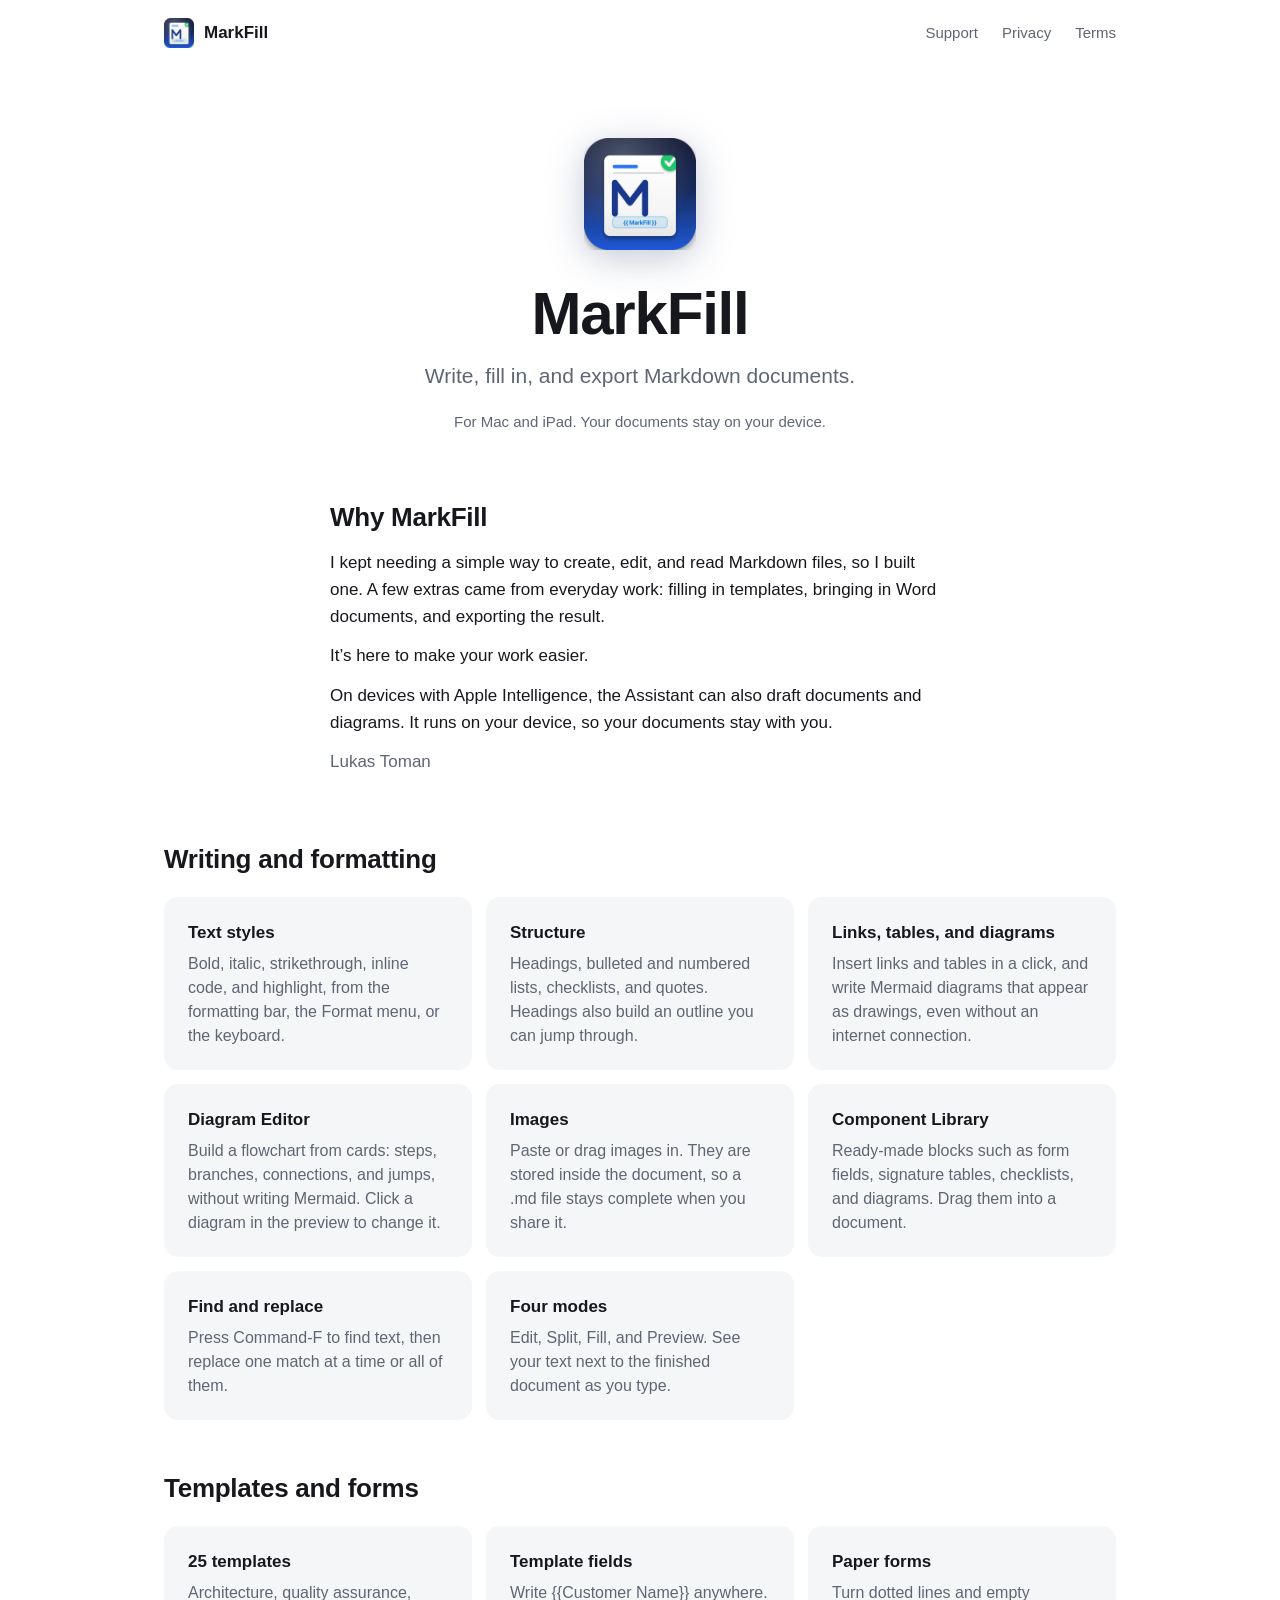
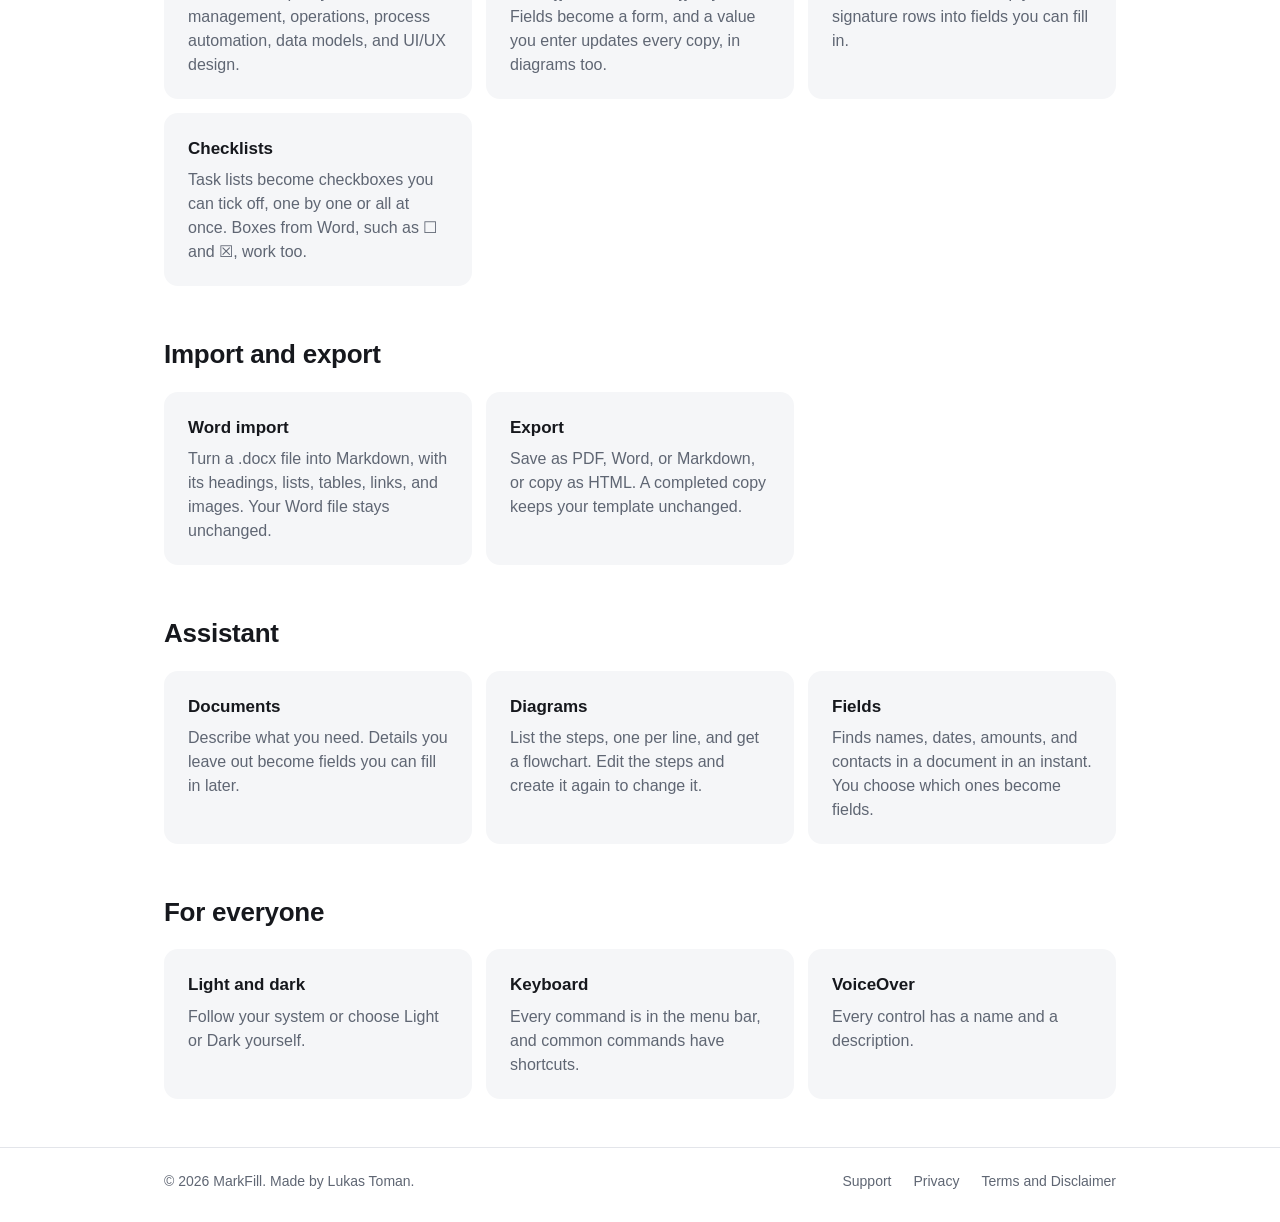
==== index.html @ 620cf621 "Add MarkFill website" ====
<!doctype html>
<html lang="en">
<head>
<meta charset="utf-8">
<meta name="viewport" content="width=device-width, initial-scale=1">
<title>MarkFill</title>
<meta name="description" content="Write, fill in, and export Markdown documents on Mac and iPad.">
<link rel="icon" href="assets/icon.png">
<link rel="stylesheet" href="style.css">
</head>
<body>
<header class="wrap">
  <nav class="nav" aria-label="Main">
    <a class="brand" href="index.html"><img src="assets/icon.png" alt="">MarkFill</a>
    <a href="support.html">Support</a>
    <a href="privacy.html">Privacy</a>
    <a href="terms.html">Terms</a>
  </nav>
</header>
<main>
<div class="wrap">
<section class="hero">
  <img src="assets/icon.png" alt="MarkFill app icon">
  <h1>MarkFill</h1>
  <p>Write, fill in, and export Markdown documents.</p>
  <p class="meta">For Mac and iPad. Your documents stay on your device.</p>
</section>
<section class="story">
  <h2>Why MarkFill</h2>
  <p>I kept needing a simple way to create, edit, and read Markdown files, so I built one. A few extras came from everyday work: filling in templates, bringing in Word documents, and exporting the result.</p>
  <p>It’s here to make your work easier.</p>
  <p>On devices with Apple Intelligence, the Assistant can also draft documents and diagrams. It runs on your device, so your documents stay with you.</p>
  <p class="signature">Lukas Toman</p>
</section>
<section class="group">
  <h2>Writing and formatting</h2>
  <div class="grid">
    <article class="card"><h3>Text styles</h3><p>Bold, italic, strikethrough, inline code, and highlight, from the formatting bar, the Format menu, or the keyboard.</p></article>
    <article class="card"><h3>Structure</h3><p>Headings, bulleted and numbered lists, checklists, and quotes. Headings also build an outline you can jump through.</p></article>
    <article class="card"><h3>Links, tables, and diagrams</h3><p>Insert links and tables in a click, and write Mermaid diagrams that appear as drawings, even without an internet connection.</p></article>
    <article class="card"><h3>Diagram Editor</h3><p>Build a flowchart from cards: steps, branches, connections, and jumps, without writing Mermaid. Click a diagram in the preview to change it.</p></article>
    <article class="card"><h3>Images</h3><p>Paste or drag images in. They are stored inside the document, so a .md file stays complete when you share it.</p></article>
    <article class="card"><h3>Component Library</h3><p>Ready-made blocks such as form fields, signature tables, checklists, and diagrams. Drag them into a document.</p></article>
    <article class="card"><h3>Find and replace</h3><p>Press Command-F to find text, then replace one match at a time or all of them.</p></article>
    <article class="card"><h3>Four modes</h3><p>Edit, Split, Fill, and Preview. See your text next to the finished document as you type.</p></article>
  </div>
</section>
<section class="group">
  <h2>Templates and forms</h2>
  <div class="grid">
    <article class="card"><h3>25 templates</h3><p>Architecture, quality assurance, management, operations, process automation, data models, and UI/UX design.</p></article>
    <article class="card"><h3>Template fields</h3><p>Write {{Customer Name}} anywhere. Fields become a form, and a value you enter updates every copy, in diagrams too.</p></article>
    <article class="card"><h3>Paper forms</h3><p>Turn dotted lines and empty signature rows into fields you can fill in.</p></article>
    <article class="card"><h3>Checklists</h3><p>Task lists become checkboxes you can tick off, one by one or all at once. Boxes from Word, such as ☐ and ☒, work too.</p></article>
  </div>
</section>
<section class="group">
  <h2>Import and export</h2>
  <div class="grid">
    <article class="card"><h3>Word import</h3><p>Turn a .docx file into Markdown, with its headings, lists, tables, links, and images. Your Word file stays unchanged.</p></article>
    <article class="card"><h3>Export</h3><p>Save as PDF, Word, or Markdown, or copy as HTML. A completed copy keeps your template unchanged.</p></article>
  </div>
</section>
<section class="group">
  <h2>Assistant</h2>
  <div class="grid">
    <article class="card"><h3>Documents</h3><p>Describe what you need. Details you leave out become fields you can fill in later.</p></article>
    <article class="card"><h3>Diagrams</h3><p>List the steps, one per line, and get a flowchart. Edit the steps and create it again to change it.</p></article>
    <article class="card"><h3>Fields</h3><p>Finds names, dates, amounts, and contacts in a document in an instant. You choose which ones become fields.</p></article>
  </div>
</section>
<section class="group">
  <h2>For everyone</h2>
  <div class="grid">
    <article class="card"><h3>Light and dark</h3><p>Follow your system or choose Light or Dark yourself.</p></article>
    <article class="card"><h3>Keyboard</h3><p>Every command is in the menu bar, and common commands have shortcuts.</p></article>
    <article class="card"><h3>VoiceOver</h3><p>Every control has a name and a description.</p></article>
  </div>
</section>
</div>
</main>
<footer>
  <div class="wrap">
    <span>© 2026 MarkFill. Made by Lukas Toman.</span>
    <a href="support.html">Support</a>
    <a href="privacy.html">Privacy</a>
    <a href="terms.html">Terms and Disclaimer</a>
  </div>
</footer>
</body>
</html>
---- style.css ----
:root {
  color-scheme: light dark;
  --bg: #ffffff;
  --surface: #f5f6f8;
  --text: #16181d;
  --muted: #5f6673;
  --line: #e3e5ea;
  --accent: #1d5fd1;
  --measure: 720px;
}
@media (prefers-color-scheme: dark) {
  :root {
    --bg: #101216;
    --surface: #1a1d23;
    --text: #f1f2f5;
    --muted: #a0a7b4;
    --line: #2b2f37;
    --accent: #6ea2ff;
  }
}
* { box-sizing: border-box; }
html { -webkit-text-size-adjust: 100%; }
body {
  margin: 0;
  background: var(--bg);
  color: var(--text);
  font: 17px/1.6 -apple-system, BlinkMacSystemFont, "SF Pro Text", "Helvetica Neue", Arial, sans-serif;
}
a { color: var(--accent); text-decoration: none; }
a:hover { text-decoration: underline; }
a:focus-visible { outline: 2px solid var(--accent); outline-offset: 2px; border-radius: 3px; }
.wrap { max-width: 1000px; margin: 0 auto; padding: 0 24px; }
.nav { display: flex; align-items: center; gap: 24px; padding: 18px 0; }
.brand { display: flex; align-items: center; gap: 10px; color: var(--text); font-weight: 600; margin-right: auto; }
.brand:hover { text-decoration: none; }
.brand img { width: 30px; height: 30px; }
.nav a:not(.brand) { color: var(--muted); font-size: 15px; }
.hero { text-align: center; padding: 72px 0 64px; }
.hero img { width: 112px; height: 112px; filter: drop-shadow(0 8px 18px rgba(20, 40, 90, .25)); }
.hero h1 { font-size: clamp(38px, 7vw, 60px); line-height: 1.08; letter-spacing: -.02em; margin: 24px 0 14px; }
.hero p { color: var(--muted); font-size: 21px; line-height: 1.45; max-width: 560px; margin: 0 auto; }
.meta { font-size: 15px !important; margin-top: 20px !important; }
.story { max-width: 620px; margin: 0 auto; padding-bottom: 64px; }
.story h2 { font-size: 26px; letter-spacing: -.01em; margin: 0 0 10px; }
.story p { margin: 0 0 12px; }
.story .signature { color: var(--muted); margin: 0; }
.group { padding-bottom: 48px; }
.group h2 { font-size: 26px; letter-spacing: -.01em; margin: 0 0 16px; }
.grid { display: grid; grid-template-columns: repeat(auto-fill, minmax(280px, 1fr)); gap: 14px; }
.card { background: var(--surface); border-radius: 14px; padding: 22px 24px; }
.card h3 { font-size: 17px; margin: 0 0 6px; }
.card p { color: var(--muted); font-size: 16px; line-height: 1.5; margin: 0; }
.page { max-width: var(--measure); margin: 0 auto; padding: 40px 24px 72px; }
.page h1 { font-size: 38px; line-height: 1.15; letter-spacing: -.015em; margin: 0 0 6px; }
.page h2 { font-size: 21px; margin: 36px 0 6px; }
.page p, .page li { color: var(--text); }
.page ul { padding-left: 22px; }
.updated { color: var(--muted); font-size: 15px; margin-top: 0; }
footer { border-top: 1px solid var(--line); color: var(--muted); font-size: 14px; }
footer .wrap { display: flex; flex-wrap: wrap; gap: 8px 22px; padding-top: 22px; padding-bottom: 30px; }
footer span { margin-right: auto; }
footer a { color: var(--muted); }
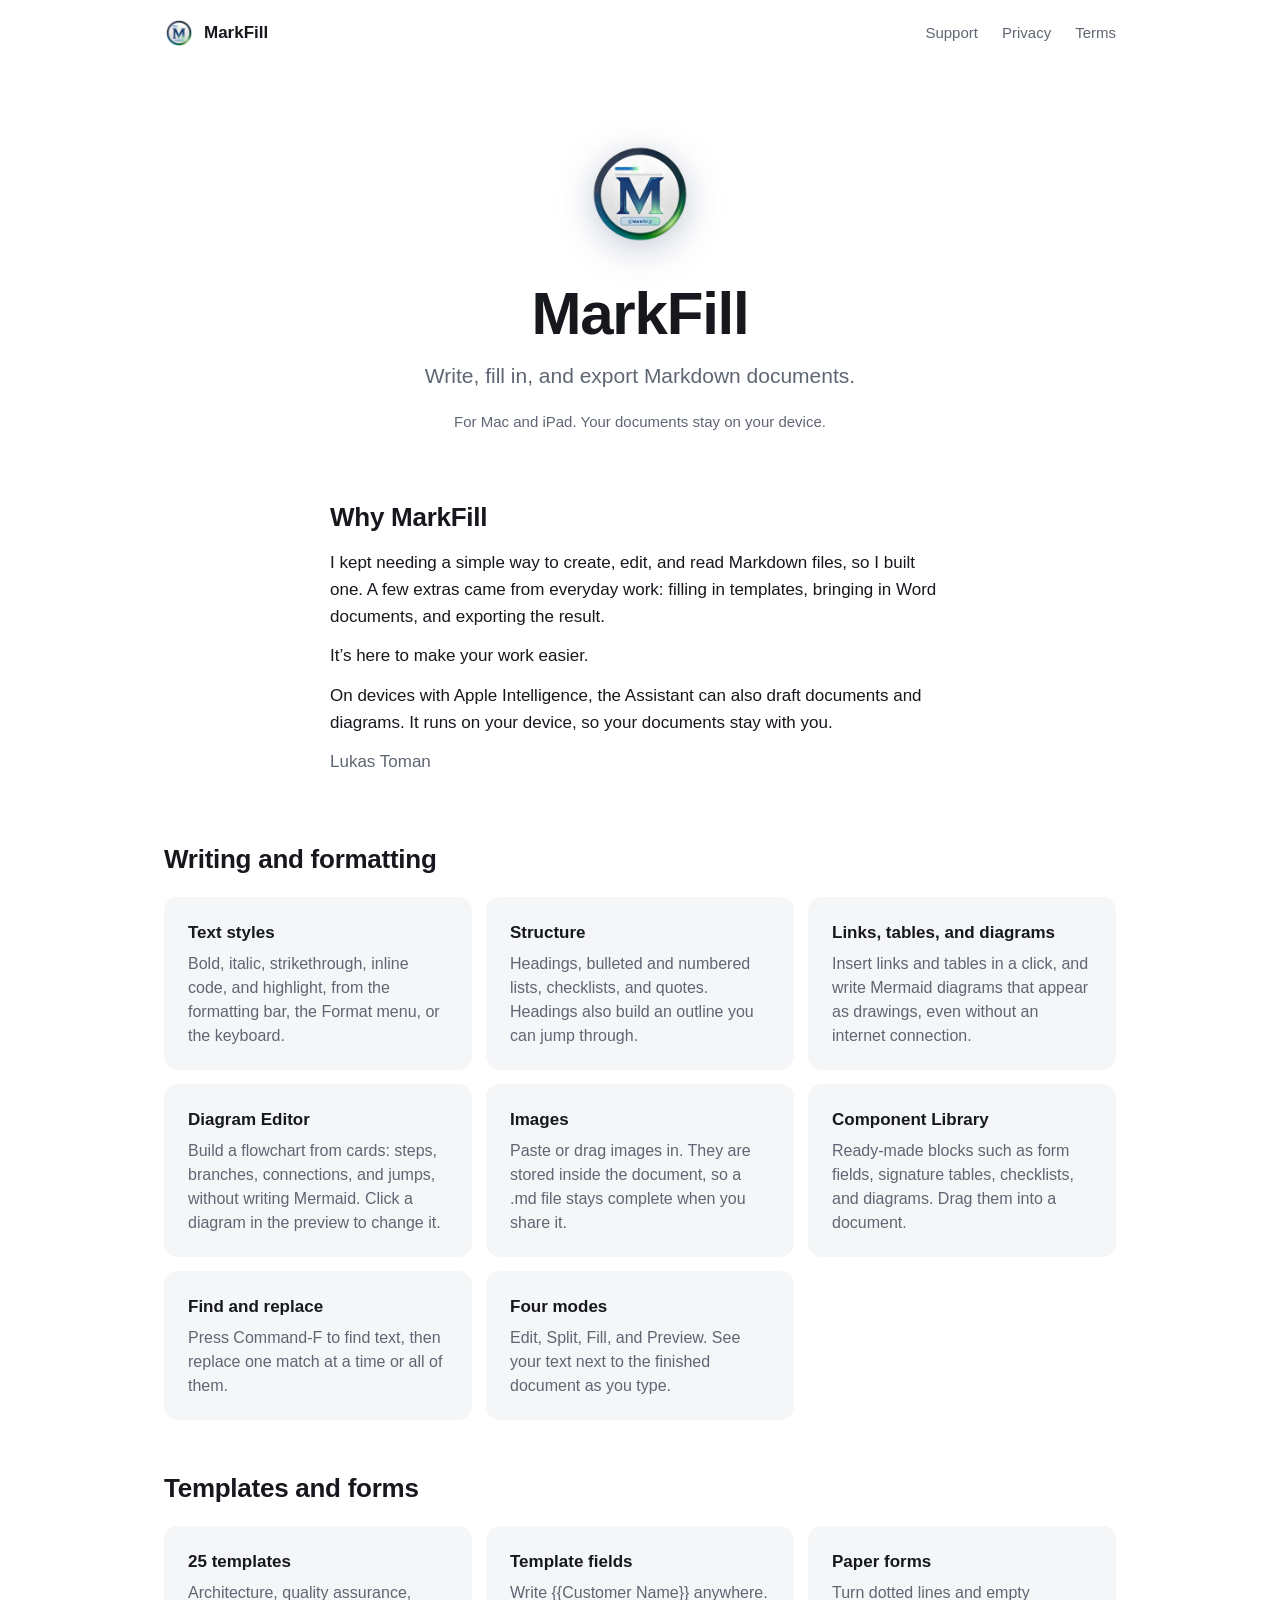
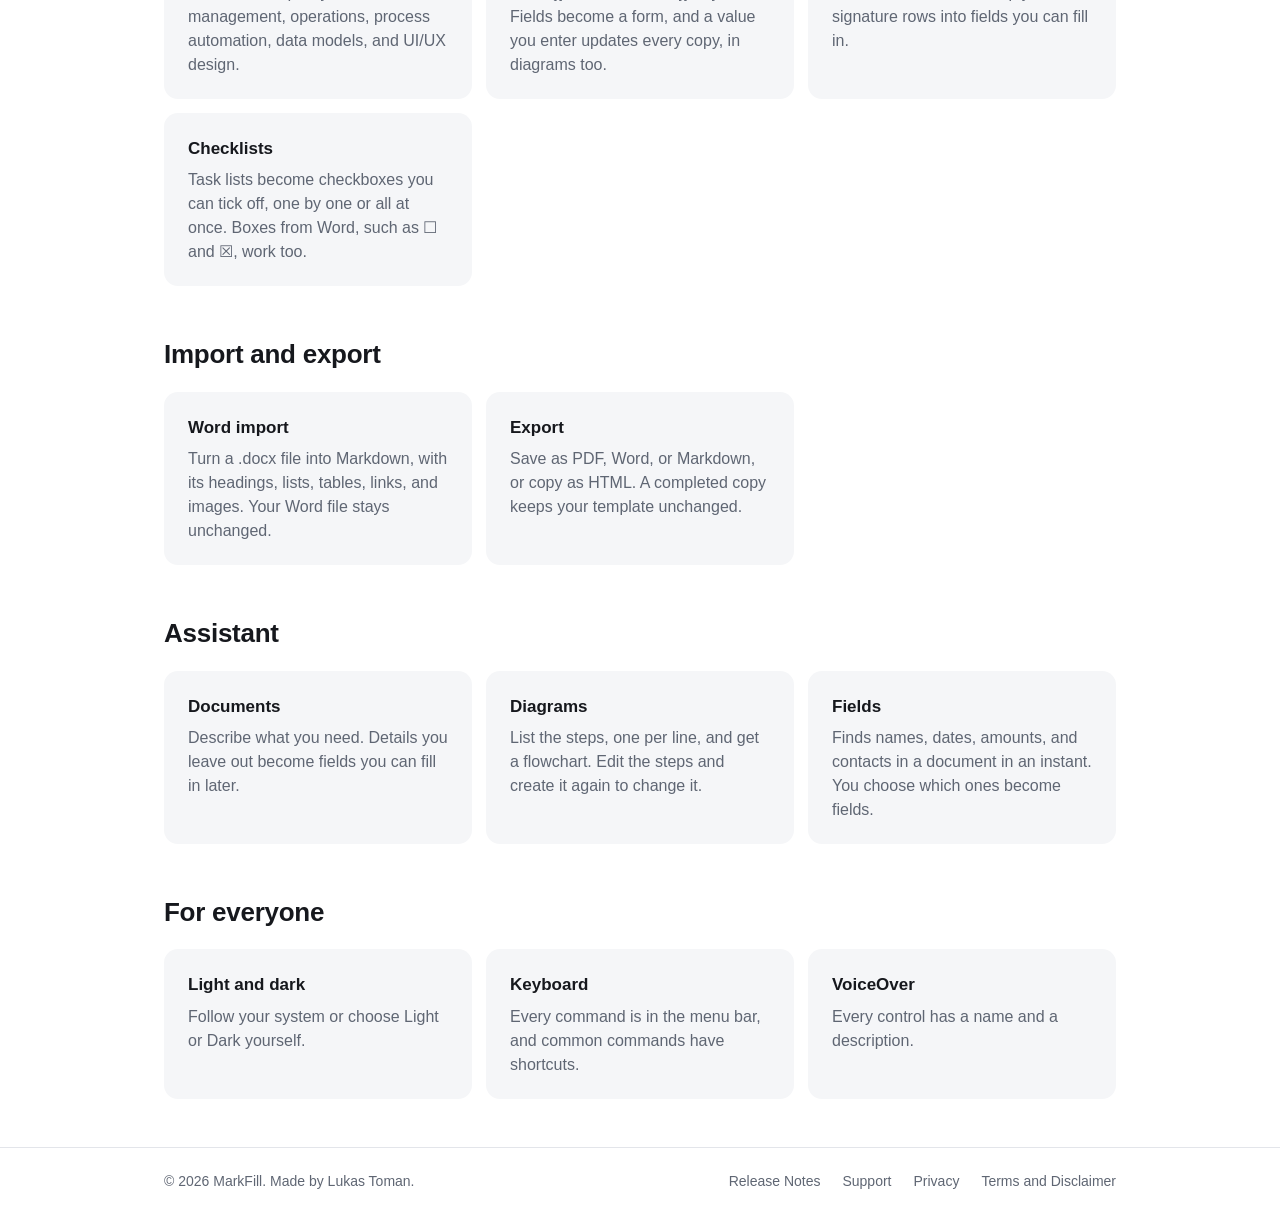
==== commit 408a59ce: "docs: Add release notes page" ====
--- a/index.html
+++ b/index.html
@@ -82,6 +82,7 @@
 <footer>
   <div class="wrap">
     <span>© 2026 MarkFill. Made by Lukas Toman.</span>
+    <a href="release-notes.html">Release Notes</a>
     <a href="support.html">Support</a>
     <a href="privacy.html">Privacy</a>
     <a href="terms.html">Terms and Disclaimer</a>
